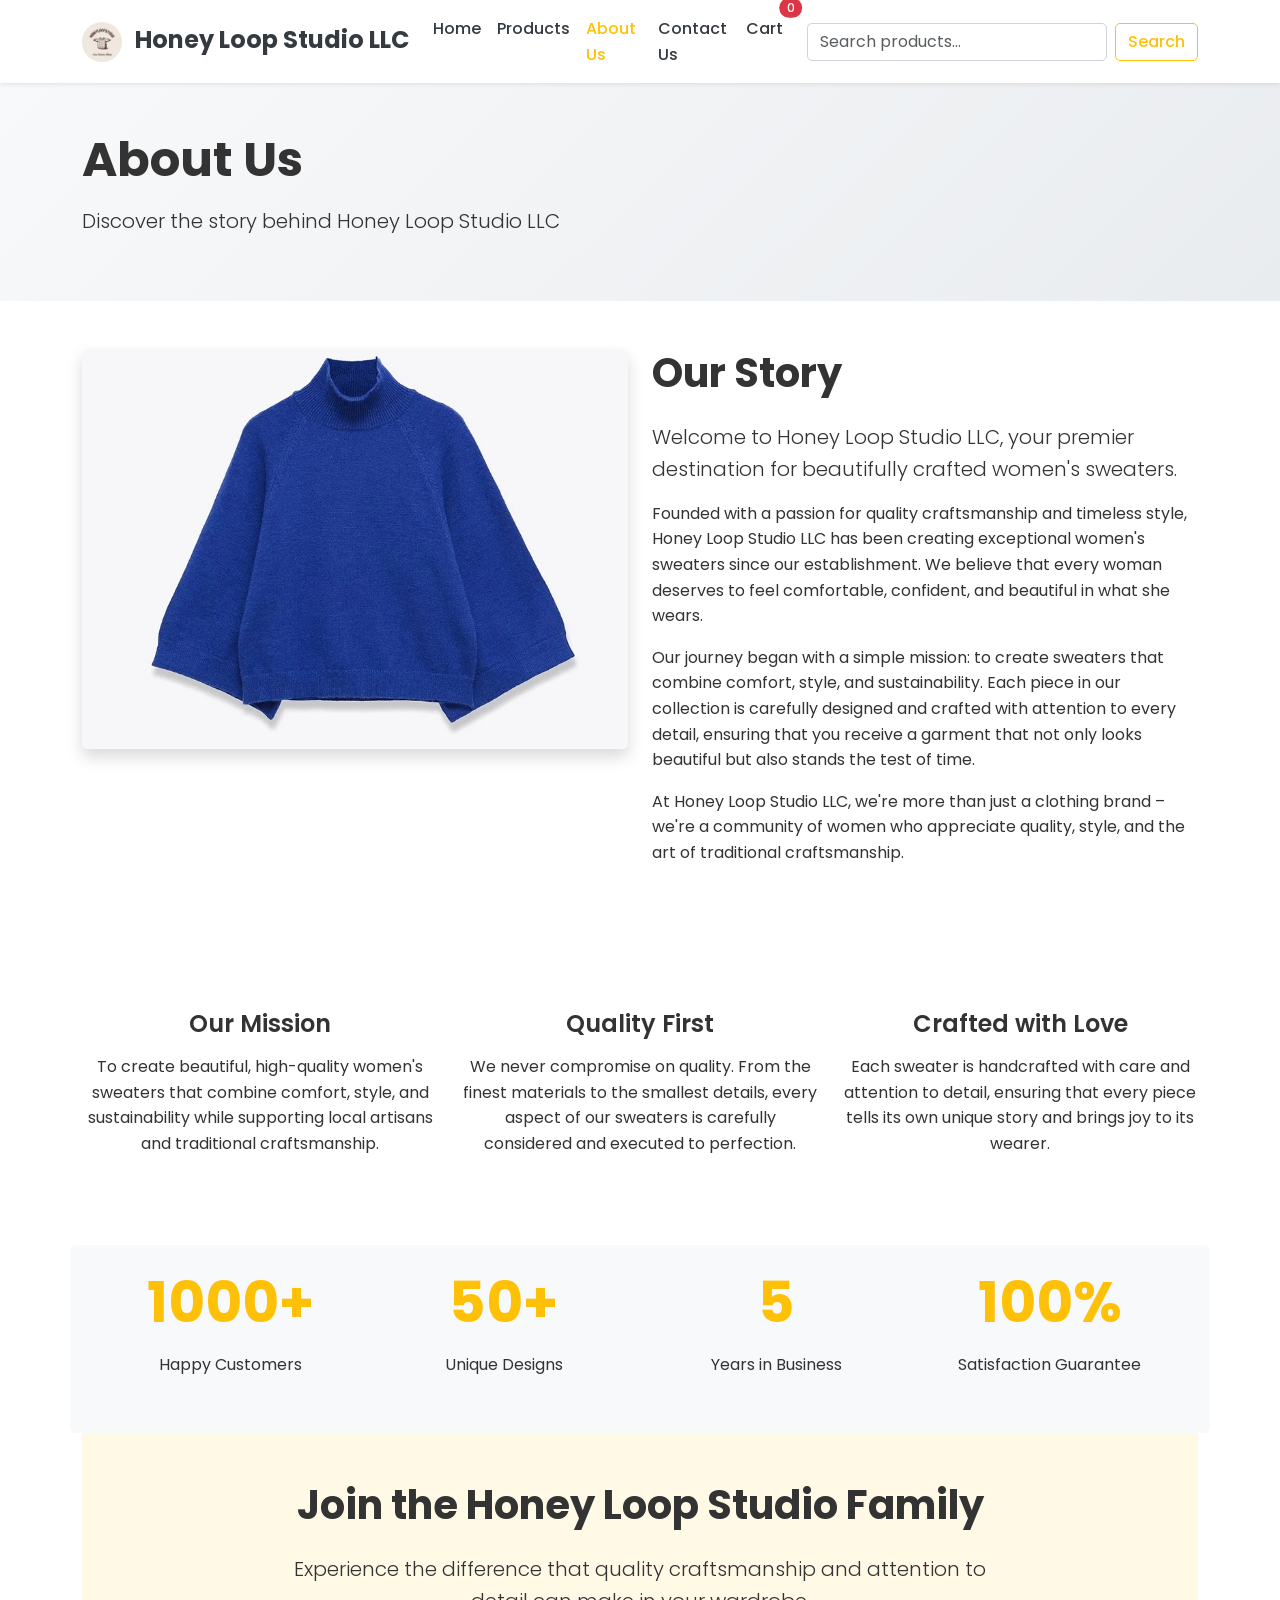
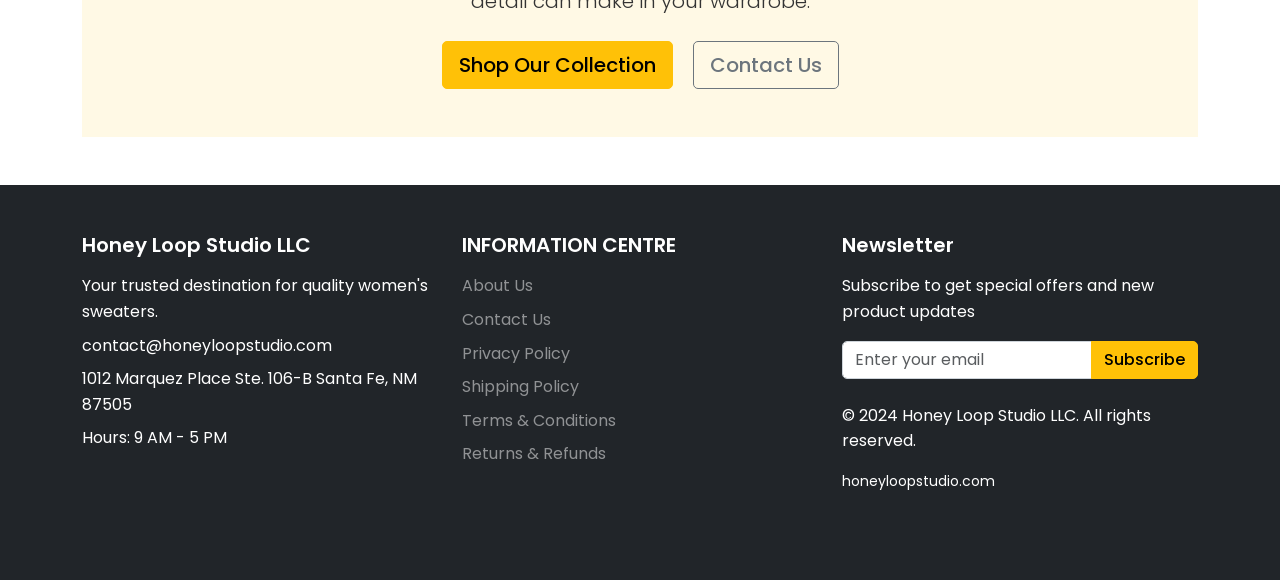
==== about.html @ 7227a7f0 "first commit" ====
<!DOCTYPE html>
<html lang="en">
<head>
    <meta charset="UTF-8">
    <meta name="viewport" content="width=device-width, initial-scale=1.0">
    <title>About Us - Honey Loop Studio LLC</title>
    <link href="https://cdn.jsdelivr.net/npm/bootstrap@5.3.0/dist/css/bootstrap.min.css" rel="stylesheet">
    <link rel="stylesheet" href="styles.css">
    <link rel="preconnect" href="https://fonts.googleapis.com">
    <link rel="preconnect" href="https://fonts.gstatic.com" crossorigin>
    <link href="https://fonts.googleapis.com/css2?family=Poppins:wght@300;400;500;600;700&display=swap" rel="stylesheet">
</head>
<body>
    <!-- Navigation -->
    <nav class="navbar navbar-expand-lg navbar-light bg-white shadow-sm sticky-top">
        <div class="container">
            <a class="navbar-brand fw-bold" href="index.html">
                <img src="Logo/Ảnh chụp màn hình 2026-03-26 114453.png" alt="Honey Loop Studio" class="me-2" style="width: 40px; height: 40px; object-fit: cover; border-radius: 50%;">
                Honey Loop Studio LLC
            </a>
            <button class="navbar-toggler" type="button" data-bs-toggle="collapse" data-bs-target="#navbarNav">
                <span class="navbar-toggler-icon"></span>
            </button>
            <div class="collapse navbar-collapse" id="navbarNav">
                <ul class="navbar-nav ms-auto">
                    <li class="nav-item">
                        <a class="nav-link" href="index.html">Home</a>
                    </li>
                    <li class="nav-item">
                        <a class="nav-link" href="products.html">Products</a>
                    </li>
                    <li class="nav-item">
                        <a class="nav-link active" href="about.html">About Us</a>
                    </li>
                    <li class="nav-item">
                        <a class="nav-link" href="contact.html">Contact Us</a>
                    </li>
                    <li class="nav-item">
                        <a class="nav-link position-relative" href="cart.html">
                            <i class="bi bi-cart3"></i> Cart
                            <span class="position-absolute top-0 start-100 translate-middle badge rounded-pill bg-danger" id="cart-count">0</span>
                        </a>
                    </li>
                </ul>
                <form class="d-flex ms-3" onsubmit="return searchProducts(event)">
                    <input class="form-control me-2" type="search" placeholder="Search products..." id="search-input">
                    <button class="btn btn-outline-warning" type="submit">Search</button>
                </form>
            </div>
        </div>
    </nav>

    <!-- Page Header -->
    <section class="page-header py-5 bg-light">
        <div class="container">
            <h1 class="display-5 fw-bold">About Us</h1>
            <p class="lead">Discover the story behind Honey Loop Studio LLC</p>
        </div>
    </section>

    <!-- About Content -->
    <section class="py-5">
        <div class="container">
            <div class="row">
                <div class="col-lg-6 mb-4">
                    <img src="Sản phẩm 1/main-image-1.jpeg" alt="About Honey Loop Studio" class="img-fluid rounded shadow" style="width: 100%; height: 400px; object-fit: cover;">
                </div>
                <div class="col-lg-6">
                    <h2 class="display-6 fw-bold mb-4">Our Story</h2>
                    <p class="lead">Welcome to Honey Loop Studio LLC, your premier destination for beautifully crafted women's sweaters.</p>
                    <p>Founded with a passion for quality craftsmanship and timeless style, Honey Loop Studio LLC has been creating exceptional women's sweaters since our establishment. We believe that every woman deserves to feel comfortable, confident, and beautiful in what she wears.</p>
                    <p>Our journey began with a simple mission: to create sweaters that combine comfort, style, and sustainability. Each piece in our collection is carefully designed and crafted with attention to every detail, ensuring that you receive a garment that not only looks beautiful but also stands the test of time.</p>
                    <p>At Honey Loop Studio LLC, we're more than just a clothing brand – we're a community of women who appreciate quality, style, and the art of traditional craftsmanship.</p>
                </div>
            </div>

            <!-- Mission & Values -->
            <div class="row mt-5">
                <div class="col-lg-4 mb-4">
                    <div class="text-center">
                        <div class="feature-box mb-3">
                            <i class="bi bi-bullseye feature-icon"></i>
                        </div>
                        <h4>Our Mission</h4>
                        <p>To create beautiful, high-quality women's sweaters that combine comfort, style, and sustainability while supporting local artisans and traditional craftsmanship.</p>
                    </div>
                </div>
                <div class="col-lg-4 mb-4">
                    <div class="text-center">
                        <div class="feature-box mb-3">
                            <i class="bi bi-gem feature-icon"></i>
                        </div>
                        <h4>Quality First</h4>
                        <p>We never compromise on quality. From the finest materials to the smallest details, every aspect of our sweaters is carefully considered and executed to perfection.</p>
                    </div>
                </div>
                <div class="col-lg-4 mb-4">
                    <div class="text-center">
                        <div class="feature-box mb-3">
                            <i class="bi bi-heart feature-icon"></i>
                        </div>
                        <h4>Crafted with Love</h4>
                        <p>Each sweater is handcrafted with care and attention to detail, ensuring that every piece tells its own unique story and brings joy to its wearer.</p>
                    </div>
                </div>
            </div>

            <!-- Stats Section -->
            <div class="row mt-5 bg-light p-4 rounded">
                <div class="col-md-3 text-center mb-3">
                    <h2 class="display-4 fw-bold text-warning">1000+</h2>
                    <p>Happy Customers</p>
                </div>
                <div class="col-md-3 text-center mb-3">
                    <h2 class="display-4 fw-bold text-warning">50+</h2>
                    <p>Unique Designs</p>
                </div>
                <div class="col-md-3 text-center mb-3">
                    <h2 class="display-4 fw-bold text-warning">5</h2>
                    <p>Years in Business</p>
                </div>
                <div class="col-md-3 text-center mb-3">
                    <h2 class="display-4 fw-bold text-warning">100%</h2>
                    <p>Satisfaction Guarantee</p>
                </div>
            </div>

            <!-- Call to Action -->
            <section class="py-5 bg-warning bg-opacity-10">
                <div class="container">
                    <div class="row">
                        <div class="col-lg-8 mx-auto text-center">
                            <h2 class="display-6 fw-bold mb-4">Join the Honey Loop Studio Family</h2>
                            <p class="lead mb-4">Experience the difference that quality craftsmanship and attention to detail can make in your wardrobe.</p>
                            <a href="products.html" class="btn btn-warning btn-lg me-3">Shop Our Collection</a>
                            <a href="contact.html" class="btn btn-outline-secondary btn-lg">Contact Us</a>
                        </div>
                    </div>
                </div>
            </section>
        </div>
    </section>

    <!-- Footer -->
    <footer class="bg-dark text-white py-5">
        <div class="container">
            <div class="row">
                <!-- Column 1: Company Info -->
                <div class="col-lg-4 mb-4">
                    <h5 class="mb-3">Honey Loop Studio LLC</h5>
                    <p class="mb-2">Your trusted destination for quality women's sweaters.</p>
                    <p class="mb-2"></i>contact@honeyloopstudio.com</p>
                    <p class="mb-2"></i>1012 Marquez Place Ste. 106-B Santa Fe, NM 87505</p>
                    <p class="mb-2"></i>Hours: 9 AM - 5 PM</p>
                </div>

                <!-- Column 2: Information Centre -->
                <div class="col-lg-4 mb-4">
                    <h5 class="mb-3">INFORMATION CENTRE</h5>
                    <ul class="list-unstyled">
                        <li class="mb-2"><a href="about.html" class="text-white-50 text-decoration-none">About Us</a></li>
                        <li class="mb-2"><a href="contact.html" class="text-white-50 text-decoration-none">Contact Us</a></li>
                        <li class="mb-2"><a href="privacy.html" class="text-white-50 text-decoration-none">Privacy Policy</a></li>
                        <li class="mb-2"><a href="shipping.html" class="text-white-50 text-decoration-none">Shipping Policy</a></li>
                        <li class="mb-2"><a href="terms.html" class="text-white-50 text-decoration-none">Terms & Conditions</a></li>
                        <li class="mb-2"><a href="returns.html" class="text-white-50 text-decoration-none">Returns & Refunds</a></li>
                    </ul>
                </div>

                <!-- Column 3: Newsletter -->
                <div class="col-lg-4 mb-4">
                    <h5 class="mb-3">Newsletter</h5>
                    <p class="mb-3">Subscribe to get special offers and new product updates</p>
                    <form class="newsletter-form" onsubmit="return handleNewsletterSubmit(event)">
                        <div class="input-group mb-3">
                            <input type="email" class="form-control" placeholder="Enter your email" required>
                            <button class="btn btn-warning" type="submit">Subscribe</button>
                        </div>
                    </form>
                    <div class="mt-4">
                        <p>&copy; 2024 Honey Loop Studio LLC. All rights reserved.</p>
                        <p class="small">honeyloopstudio.com</p>
                    </div>
                </div>
            </div>
        </div>
    </footer>

    <script src="https://cdn.jsdelivr.net/npm/bootstrap@5.3.0/dist/js/bootstrap.bundle.min.js"></script>
    <script src="https://cdn.jsdelivr.net/npm/bootstrap-icons@1.10.0/font/bootstrap-icons.css"></script>
    <script src="script.js"></script>
</body>
</html>
---- styles.css ----
/* Global Styles */
:root {
    --primary-color: #FFC107;
    --secondary-color: #6c757d;
    --dark-color: #343a40;
    --light-color: #f8f9fa;
    --success-color: #28a745;
    --danger-color: #dc3545;
    --warning-color: #ffc107;
    --info-color: #17a2b8;
}

* {
    margin: 0;
    padding: 0;
    box-sizing: border-box;
}

body {
    font-family: 'Poppins', sans-serif;
    line-height: 1.6;
    color: #333;
    background-color: #fff;
}

/* Typography */
h1, h2, h3, h4, h5, h6 {
    font-weight: 600;
    margin-bottom: 1rem;
}

h1.display-4 {
    font-weight: 700;
}

h1.display-5 {
    font-weight: 600;
}

/* Navigation */
.navbar {
    box-shadow: 0 2px 4px rgba(0,0,0,0.1);
}

.navbar-brand {
    font-size: 1.5rem;
    font-weight: 700;
    color: var(--dark-color) !important;
}

.navbar-brand img {
    width: 40px;
    height: 40px;
    object-fit: cover;
    border-radius: 50%;
}

.nav-link {
    font-weight: 500;
    color: var(--dark-color) !important;
    transition: color 0.3s ease;
}

.nav-link:hover,
.nav-link.active {
    color: var(--primary-color) !important;
}

/* Hero Section */
.hero-section {
    padding: 80px 0;
    background: linear-gradient(135deg, #f5f5f5 0%, #ffffff 100%);
    min-height: 500px;
    display: flex;
    align-items: center;
}

.hero-section img {
    width: 100%;
    height: auto;
    object-fit: cover;
    border-radius: 10px;
}

/* Page Header */
.page-header {
    background: linear-gradient(135deg, #f8f9fa 0%, #e9ecef 100%);
}

/* Feature Boxes */
.feature-box {
    padding: 2rem;
    text-align: center;
    transition: transform 0.3s ease;
}

.feature-box:hover {
    transform: translateY(-5px);
}

.feature-icon {
    font-size: 3rem;
    color: var(--primary-color);
    margin-bottom: 1rem;
}

/* Product Cards */
.product-card {
    border: none;
    border-radius: 10px;
    overflow: hidden;
    transition: transform 0.3s ease, box-shadow 0.3s ease;
    height: 100%;
}

.product-card:hover {
    transform: translateY(-5px);
    box-shadow: 0 10px 30px rgba(0,0,0,0.15);
}

.product-card img {
    height: 300px;
    object-fit: cover;
    transition: transform 0.3s ease;
}

.product-card:hover img {
    transform: scale(1.05);
}

.product-card .card-body {
    padding: 1.5rem;
}

.product-title {
    font-size: 1.1rem;
    font-weight: 600;
    margin-bottom: 0.5rem;
    color: var(--dark-color);
}

.product-price {
    font-size: 1.25rem;
    font-weight: 700;
    color: var(--primary-color);
    margin-bottom: 1rem;
}

/* Product Detail */
.product-image-container {
    position: relative;
}

.product-image-container img {
    width: 100%;
    height: 500px;
    object-fit: cover;
    border-radius: 10px;
}

.variant-images img {
    width: 80px;
    height: 80px;
    object-fit: cover;
    border-radius: 5px;
    cursor: pointer;
    transition: border-color 0.3s ease;
    border: 2px solid transparent;
}

.variant-images img:hover,
.variant-images img.active {
    border-color: var(--primary-color);
}

.color-variant {
    width: 40px;
    height: 40px;
    border-radius: 50%;
    border: 2px solid #ddd;
    cursor: pointer;
    transition: border-color 0.3s ease;
}

.color-variant:hover,
.color-variant.active {
    border-color: var(--primary-color);
    border-width: 3px;
}

.size-btn {
    min-width: 50px;
    transition: all 0.3s ease;
}

.size-btn:hover {
    background-color: var(--primary-color);
    border-color: var(--primary-color);
}

.size-btn.active {
    background-color: var(--primary-color);
    border-color: var(--primary-color);
}

/* Cart Items */
.cart-item {
    border-bottom: 1px solid #dee2e6;
    padding: 1.5rem 0;
}

.cart-item:last-child {
    border-bottom: none;
}

.cart-item img {
    width: 100px;
    height: 100px;
    object-fit: cover;
    border-radius: 5px;
}

.quantity-input {
    width: 80px;
    text-align: center;
}

/* Buttons */
.btn {
    font-weight: 500;
    border-radius: 5px;
    transition: all 0.3s ease;
}

.btn-warning {
    background-color: var(--primary-color);
    border-color: var(--primary-color);
}

.btn-warning:hover {
    background-color: #e0a800;
    border-color: #d39e00;
    transform: translateY(-2px);
}

.btn-outline-warning:hover {
    background-color: var(--primary-color);
    border-color: var(--primary-color);
}

/* Forms */
.form-control,
.form-select {
    border-radius: 5px;
    border: 1px solid #ced4da;
    transition: border-color 0.3s ease;
}

.form-control:focus,
.form-select:focus {
    border-color: var(--primary-color);
    box-shadow: 0 0 0 0.2rem rgba(255, 193, 7, 0.25);
}

/* Footer */
footer {
    background-color: var(--dark-color) !important;
}

footer h5 {
    color: #fff;
    font-weight: 600;
}

footer a {
    color: rgba(255, 255, 255, 0.5);
    transition: color 0.3s ease;
}

footer a:hover {
    color: var(--primary-color);
}

footer .text-white-50 {
    color: rgba(255, 255, 255, 0.5) !important;
}

/* Responsive */
@media (max-width: 768px) {
    .hero-section {
        padding: 60px 0;
        text-align: center;
    }
    
    .hero-section h1 {
        font-size: 2rem;
        margin-bottom: 1rem;
    }
    
    .product-card img {
        height: 250px;
    }
    
    .product-image-container img {
        height: 300px;
    }
}

/* Animations */
@keyframes fadeInUp {
    from {
        opacity: 0;
        transform: translateY(30px);
    }
    to {
        opacity: 1;
        transform: translateY(0);
    }
}

.fade-in-up {
    animation: fadeInUp 0.6s ease-out;
}

/* Loading Spinner */
.spinner {
    display: inline-block;
    width: 20px;
    height: 20px;
    border: 3px solid rgba(255, 193, 7, 0.3);
    border-radius: 50%;
    border-top-color: var(--primary-color);
    animation: spin 1s ease-in-out infinite;
}

@keyframes spin {
    to { transform: rotate(360deg); }
}

/* Badge Styles */
.badge {
    font-size: 0.75rem;
    font-weight: 500;
}

/* Alert Styles */
.alert {
    border-radius: 5px;
    border: none;
}

/* Table Styles */
.table {
    border-radius: 5px;
    overflow: hidden;
}

.table th {
    background-color: var(--light-color);
    font-weight: 600;
}

/* Modal Styles */
.modal-content {
    border-radius: 10px;
    border: none;
}

.modal-header {
    border-bottom: 1px solid #dee2e6;
    background-color: var(--light-color);
}

/* Breadcrumb */
.breadcrumb {
    background-color: transparent;
    padding: 0;
    margin-bottom: 1rem;
}

.breadcrumb-item a {
    color: var(--primary-color);
    text-decoration: none;
}

.breadcrumb-item a:hover {
    text-decoration: underline;
}

/* Pagination */
.pagination .page-link {
    color: var(--primary-color);
    border-color: #dee2e6;
}

.pagination .page-item.active .page-link {
    background-color: var(--primary-color);
    border-color: var(--primary-color);
}

.pagination .page-link:hover {
    color: #e0a800;
    background-color: var(--light-color);
    border-color: #dee2e6;
}

/* Search Results */
.search-highlight {
    background-color: #fff3cd;
    padding: 0.2rem 0.4rem;
    border-radius: 3px;
}

/* Newsletter Form */
.newsletter-form {
    max-width: 500px;
    margin: 0 auto;
}

/* Social Media Icons */
.social-icon {
    display: inline-flex;
    align-items: center;
    justify-content: center;
    width: 40px;
    height: 40px;
    border-radius: 50%;
    background-color: rgba(255, 255, 255, 0.1);
    color: white;
    transition: all 0.3s ease;
}

.social-icon:hover {
    background-color: var(--primary-color);
    transform: translateY(-3px);
}

/* Card Hover Effects */
.hover-lift {
    transition: transform 0.3s ease, box-shadow 0.3s ease;
}

.hover-lift:hover {
    transform: translateY(-5px);
    box-shadow: 0 10px 30px rgba(0,0,0,0.15);
}

/* Text Utilities */
.text-gradient {
    background: linear-gradient(135deg, var(--primary-color), #e0a800);
    -webkit-background-clip: text;
    -webkit-text-fill-color: transparent;
    background-clip: text;
}

/* Custom Scrollbar */
::-webkit-scrollbar {
    width: 8px;
}

::-webkit-scrollbar-track {
    background: #f1f1f1;
}

::-webkit-scrollbar-thumb {
    background: var(--primary-color);
    border-radius: 4px;
}

::-webkit-scrollbar-thumb:hover {
    background: #e0a800;
}

/* Loading State */
.loading {
    opacity: 0.6;
    pointer-events: none;
}

/* Error State */
.error-message {
    color: var(--danger-color);
    font-size: 0.875rem;
    margin-top: 0.25rem;
}

/* Success State */
.success-message {
    color: var(--success-color);
    font-size: 0.875rem;
    margin-top: 0.25rem;
}
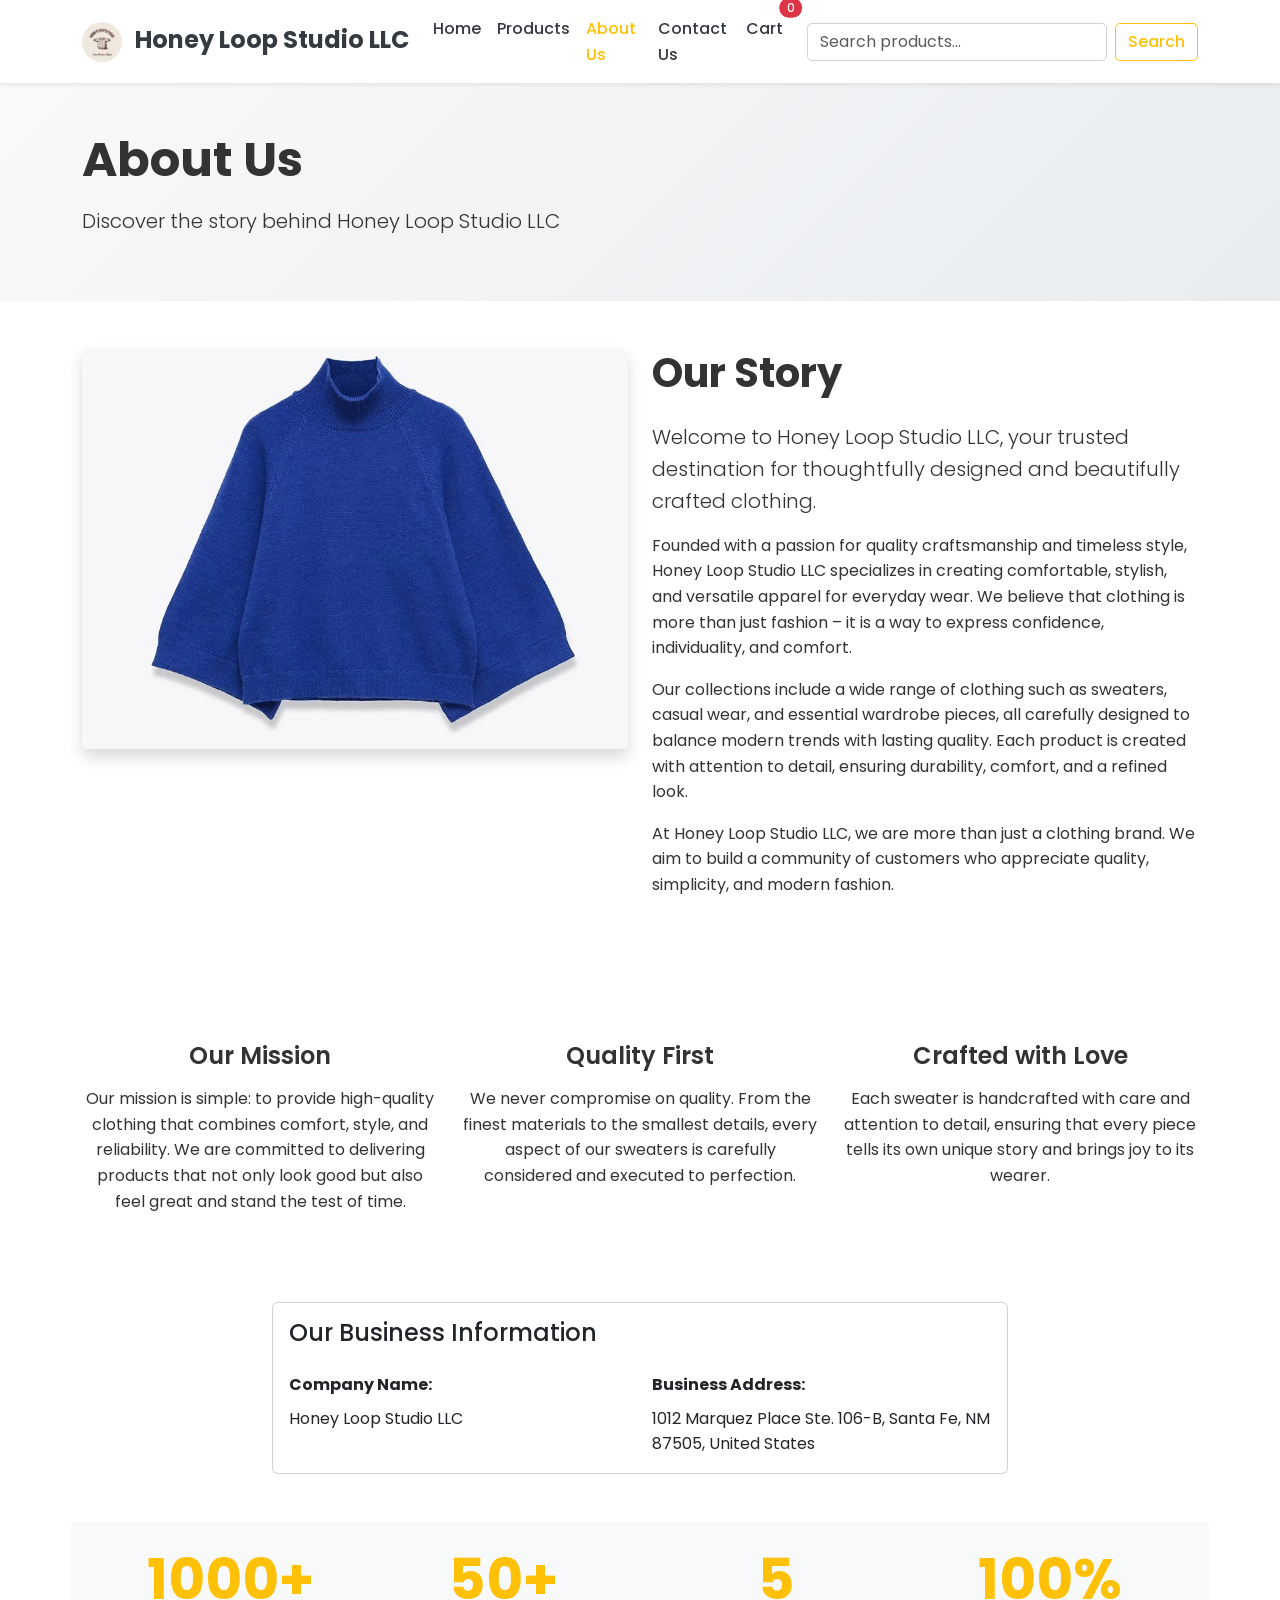
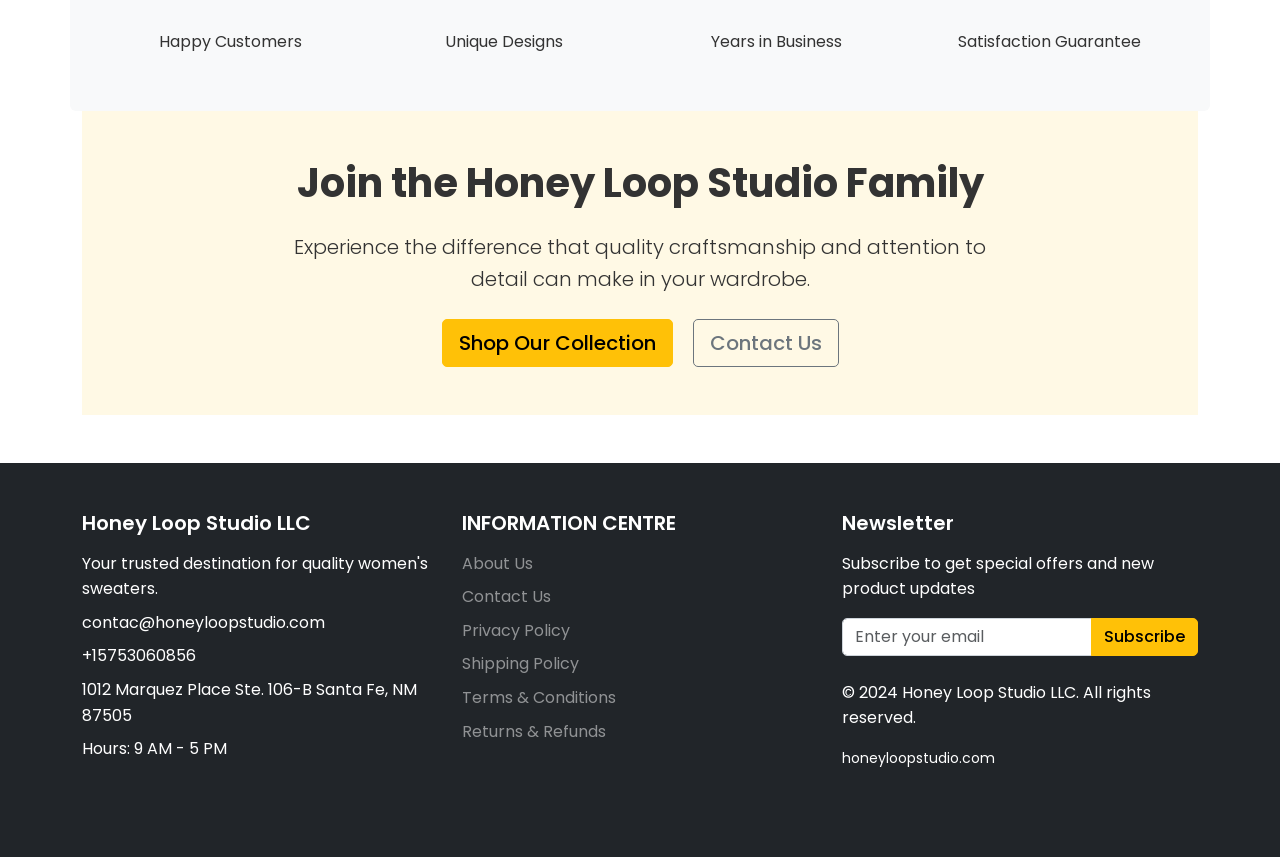
==== commit 1b668f11: "first commit" ====
--- a/about.html
+++ b/about.html
@@ -63,14 +63,14 @@
         <div class="container">
             <div class="row">
                 <div class="col-lg-6 mb-4">
-                    <img src="Sản phẩm 1/main-image-1.jpeg" alt="About Honey Loop Studio" class="img-fluid rounded shadow" style="width: 100%; height: 400px; object-fit: cover;">
+                    <img src="SP1/main-image-1.jpeg" alt="About Honey Loop Studio" class="img-fluid rounded shadow" style="width: 100%; height: 400px; object-fit: cover;">
                 </div>
                 <div class="col-lg-6">
                     <h2 class="display-6 fw-bold mb-4">Our Story</h2>
-                    <p class="lead">Welcome to Honey Loop Studio LLC, your premier destination for beautifully crafted women's sweaters.</p>
-                    <p>Founded with a passion for quality craftsmanship and timeless style, Honey Loop Studio LLC has been creating exceptional women's sweaters since our establishment. We believe that every woman deserves to feel comfortable, confident, and beautiful in what she wears.</p>
-                    <p>Our journey began with a simple mission: to create sweaters that combine comfort, style, and sustainability. Each piece in our collection is carefully designed and crafted with attention to every detail, ensuring that you receive a garment that not only looks beautiful but also stands the test of time.</p>
-                    <p>At Honey Loop Studio LLC, we're more than just a clothing brand – we're a community of women who appreciate quality, style, and the art of traditional craftsmanship.</p>
+                    <p class="lead">Welcome to Honey Loop Studio LLC, your trusted destination for thoughtfully designed and beautifully crafted clothing.</p>
+                    <p>Founded with a passion for quality craftsmanship and timeless style, Honey Loop Studio LLC specializes in creating comfortable, stylish, and versatile apparel for everyday wear. We believe that clothing is more than just fashion – it is a way to express confidence, individuality, and comfort.</p>
+                    <p>Our collections include a wide range of clothing such as sweaters, casual wear, and essential wardrobe pieces, all carefully designed to balance modern trends with lasting quality. Each product is created with attention to detail, ensuring durability, comfort, and a refined look.</p>
+                    <p>At Honey Loop Studio LLC, we are more than just a clothing brand. We aim to build a community of customers who appreciate quality, simplicity, and modern fashion.</p>
                 </div>
             </div>
 
@@ -82,7 +82,7 @@
                             <i class="bi bi-bullseye feature-icon"></i>
                         </div>
                         <h4>Our Mission</h4>
-                        <p>To create beautiful, high-quality women's sweaters that combine comfort, style, and sustainability while supporting local artisans and traditional craftsmanship.</p>
+                        <p>Our mission is simple: to provide high-quality clothing that combines comfort, style, and reliability. We are committed to delivering products that not only look good but also feel great and stand the test of time.</p>
                     </div>
                 </div>
                 <div class="col-lg-4 mb-4">
@@ -101,6 +101,27 @@
                         </div>
                         <h4>Crafted with Love</h4>
                         <p>Each sweater is handcrafted with care and attention to detail, ensuring that every piece tells its own unique story and brings joy to its wearer.</p>
+                    </div>
+                </div>
+            </div>
+
+            <!-- Business Information -->
+            <div class="row mt-5">
+                <div class="col-lg-8 mx-auto">
+                    <div class="card">
+                        <div class="card-body">
+                            <h3 class="h4 mb-4">Our Business Information</h3>
+                            <div class="row">
+                                <div class="col-md-6">
+                                    <p class="mb-2"><strong>Company Name:</strong></p>
+                                    <p class="mb-4">Honey Loop Studio LLC</p>
+                                </div>
+                                <div class="col-md-6">
+                                    <p class="mb-2"><strong>Business Address:</strong></p>
+                                    <p class="mb-0">1012 Marquez Place Ste. 106-B, Santa Fe, NM 87505, United States</p>
+                                </div>
+                            </div>
+                        </div>
                     </div>
                 </div>
             </div>
@@ -149,9 +170,10 @@
                 <div class="col-lg-4 mb-4">
                     <h5 class="mb-3">Honey Loop Studio LLC</h5>
                     <p class="mb-2">Your trusted destination for quality women's sweaters.</p>
-                    <p class="mb-2"></i>contact@honeyloopstudio.com</p>
-                    <p class="mb-2"></i>1012 Marquez Place Ste. 106-B Santa Fe, NM 87505</p>
-                    <p class="mb-2"></i>Hours: 9 AM - 5 PM</p>
+                    <p class="mb-2">contac@honeyloopstudio.com</p>
+                    <p class="mb-2">+15753060856</p>
+                    <p class="mb-2">1012 Marquez Place Ste. 106-B Santa Fe, NM 87505</p>
+                    <p class="mb-2">Hours: 9 AM - 5 PM</p>
                 </div>
 
                 <!-- Column 2: Information Centre -->
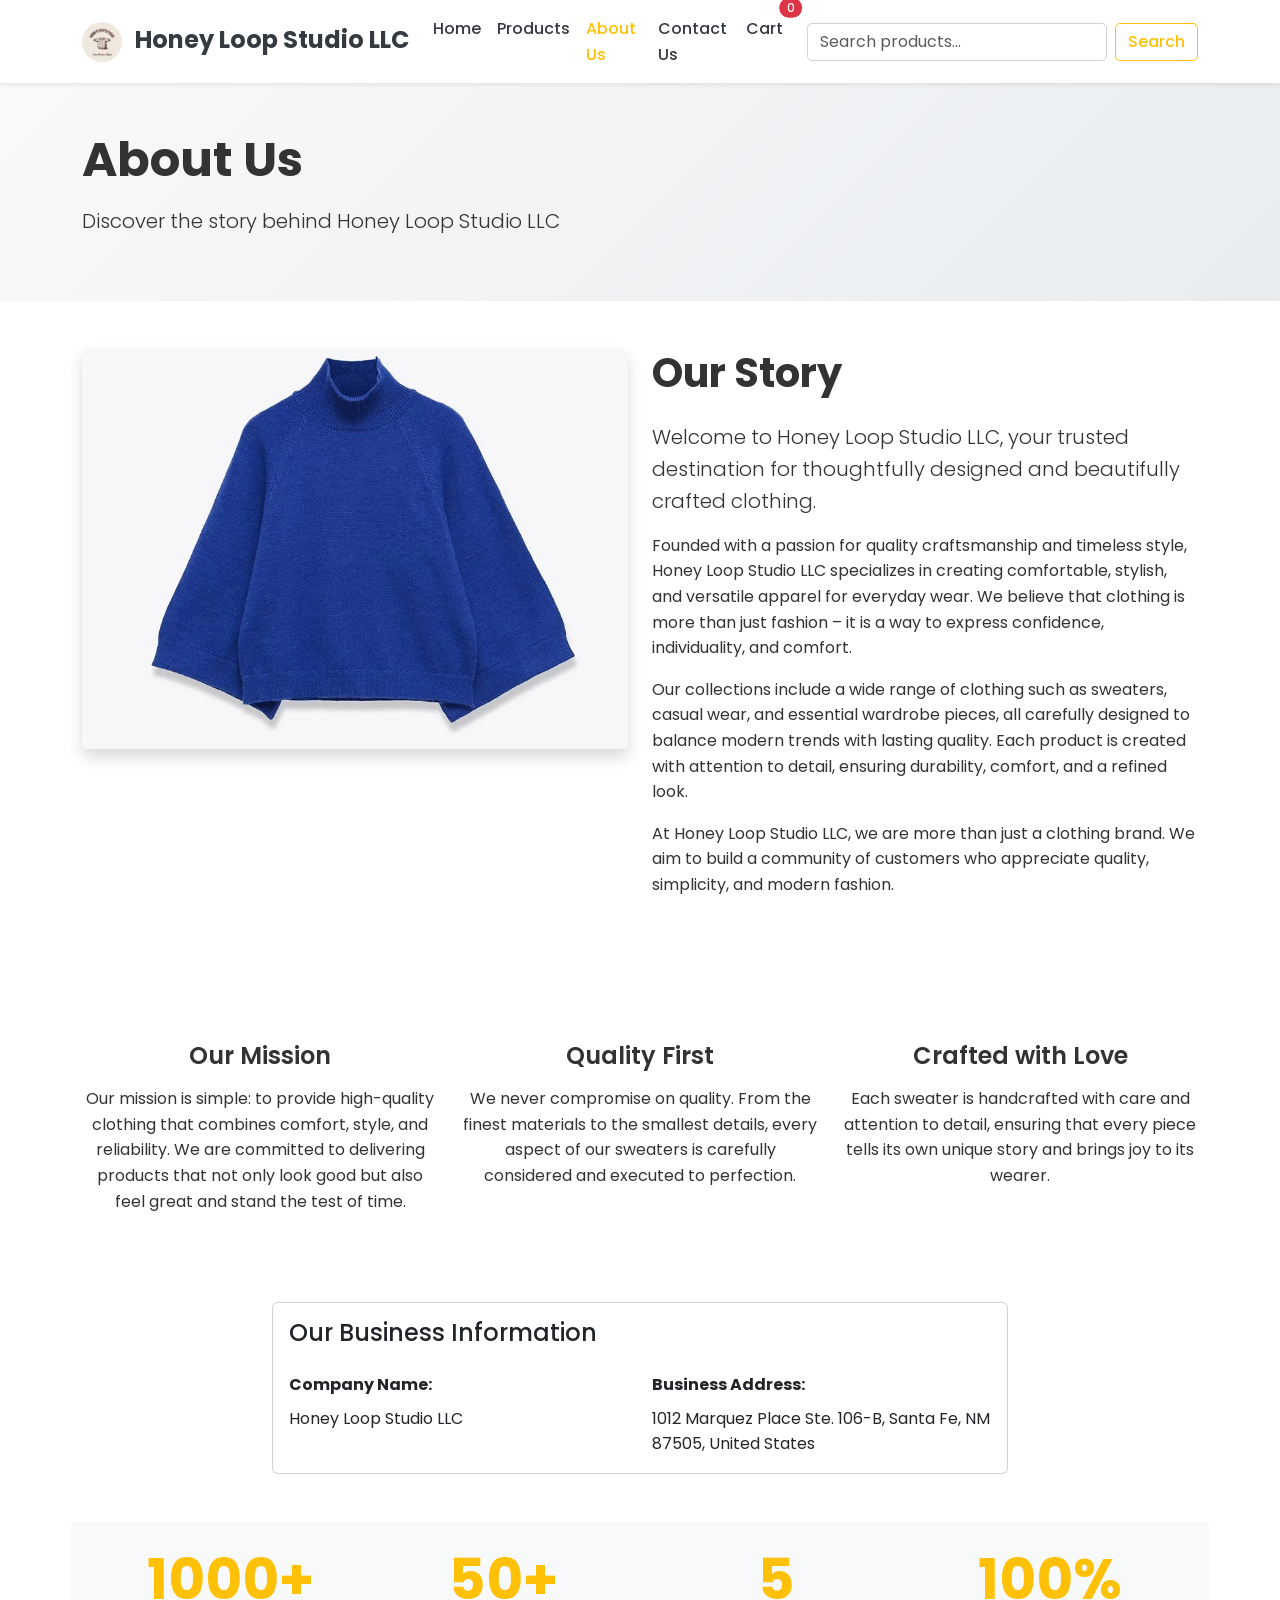
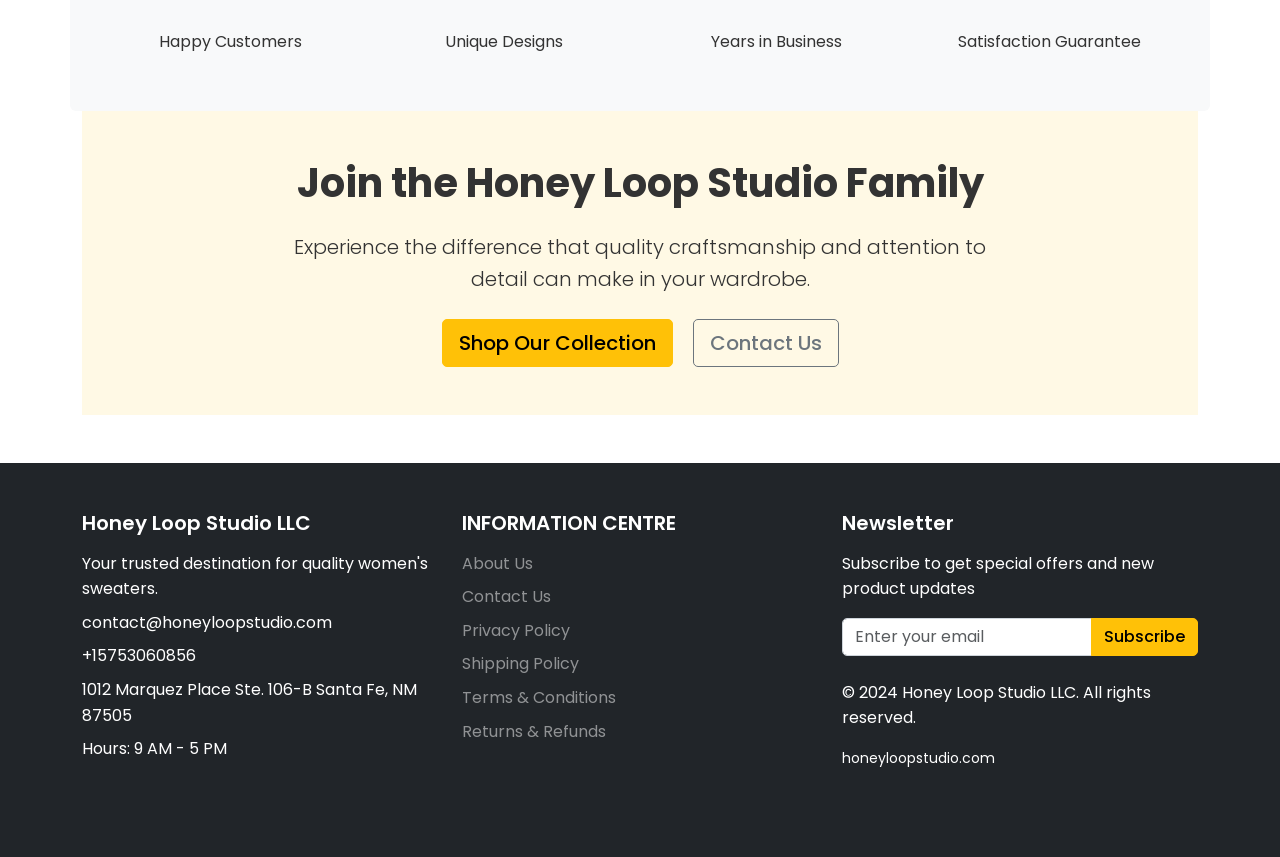
==== commit 95bf998b: "first commit" ====
--- a/about.html
+++ b/about.html
@@ -170,7 +170,7 @@
                 <div class="col-lg-4 mb-4">
                     <h5 class="mb-3">Honey Loop Studio LLC</h5>
                     <p class="mb-2">Your trusted destination for quality women's sweaters.</p>
-                    <p class="mb-2">contac@honeyloopstudio.com</p>
+                    <p class="mb-2">contact@honeyloopstudio.com</p>
                     <p class="mb-2">+15753060856</p>
                     <p class="mb-2">1012 Marquez Place Ste. 106-B Santa Fe, NM 87505</p>
                     <p class="mb-2">Hours: 9 AM - 5 PM</p>
